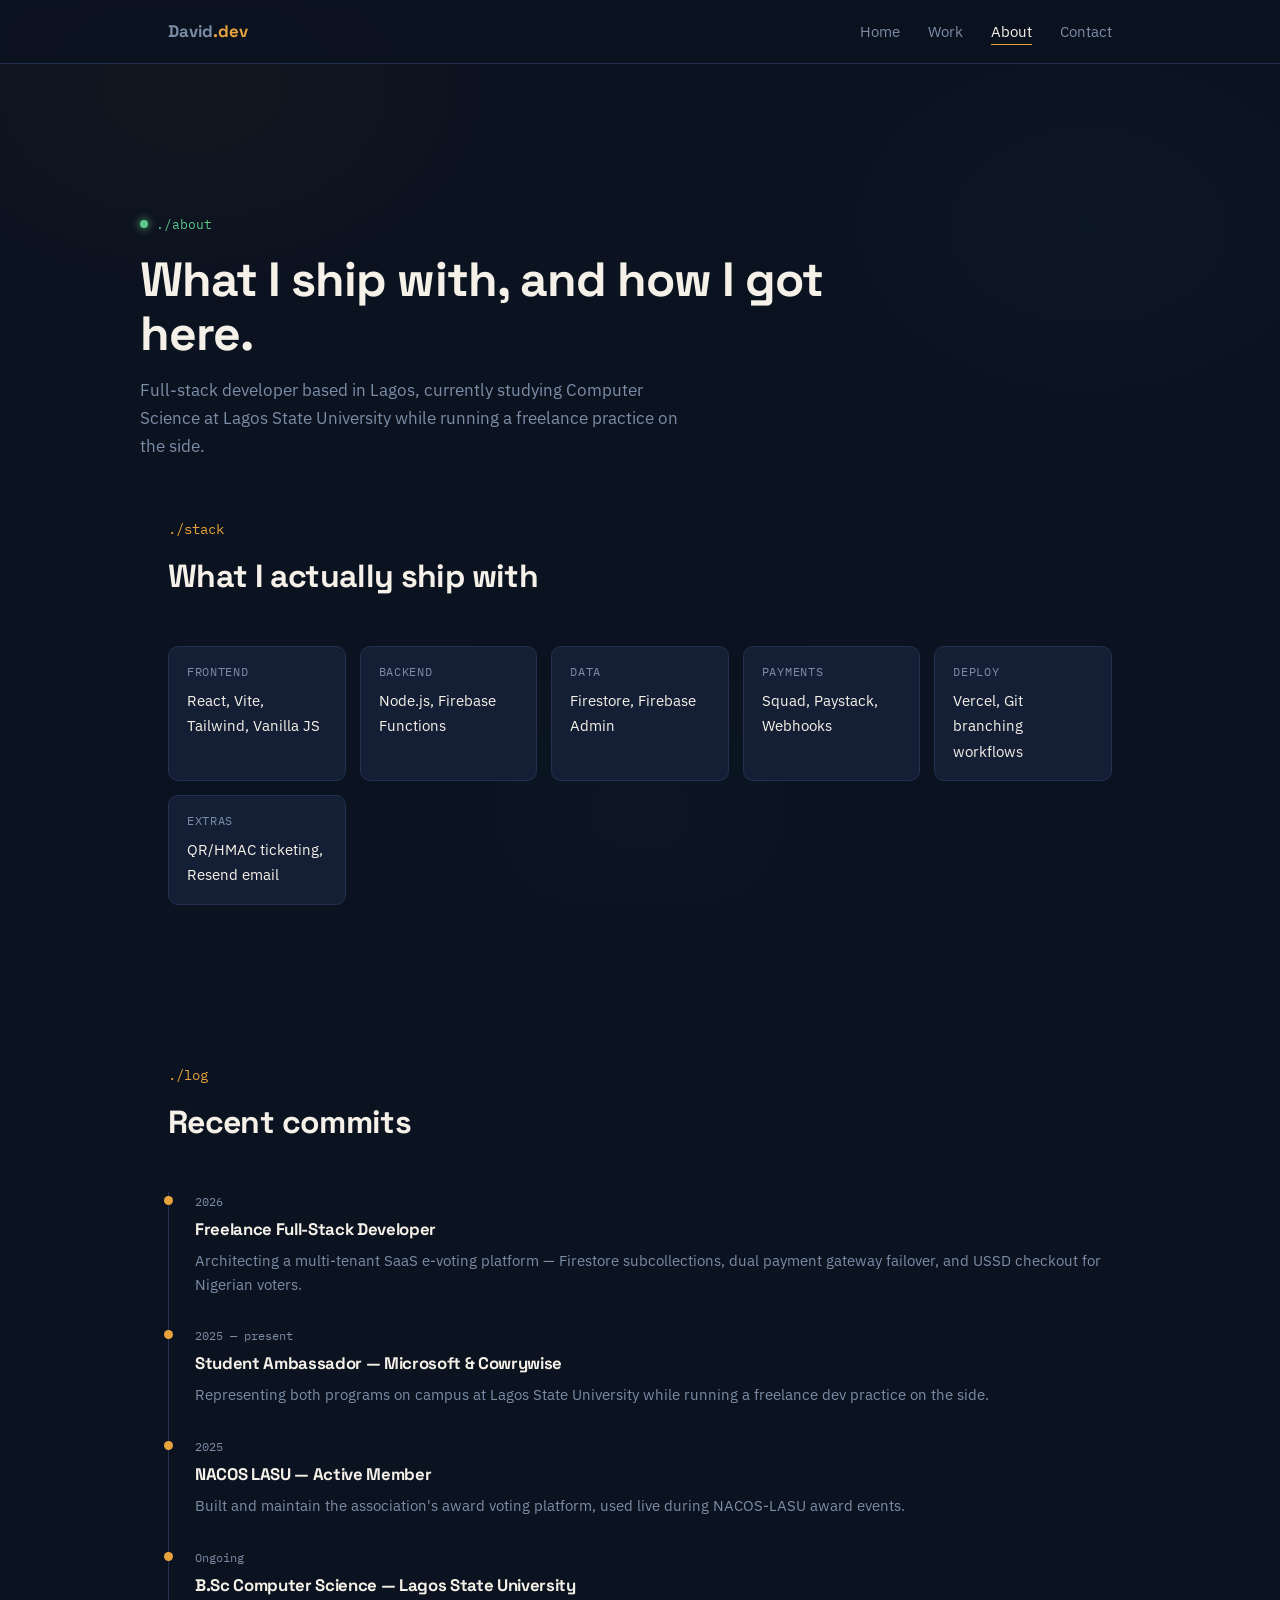
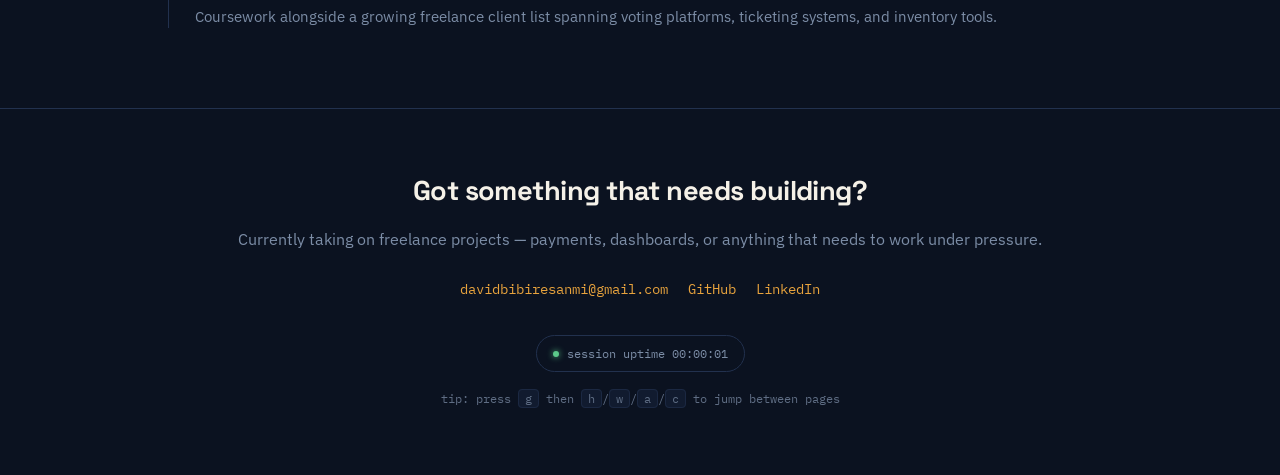
==== About.html @ d97dfdbc "first commit" ====
<!DOCTYPE html>
<html lang="en">
<head>
<meta charset="UTF-8">
<meta name="viewport" content="width=device-width, initial-scale=1.0">
<title>About — David Oluwagbenga</title>
<meta name="description" content="Bibiresanmi David's stack and recent work: React, Node.js, Firebase, and payment infrastructure, alongside a timeline of recent commits.">
<meta property="og:title" content="About — David Oluwagbenga">
<meta property="og:description" content="The stack I ship with, and a timeline of recent commits.">
<meta property="og:type" content="website">
<meta name="twitter:card" content="summary">
<link rel="preconnect" href="https://fonts.googleapis.com">
<link href="https://fonts.googleapis.com/css2?family=Space+Grotesk:wght@400;500;600;700&family=IBM+Plex+Sans:wght@400;500;600&family=IBM+Plex+Mono:wght@400;500;600&display=swap" rel="stylesheet">
<link rel="stylesheet" href="style.css">
</head>
<body data-page="about">

<div class="mesh"></div>
<div id="glow"></div>

<header>
  <nav>
    <a class="logo" href="index.html">David<span>.dev</span></a>
    <ul>
      <li><a href="index.html" data-page="home">Home</a></li>
      <li><a href="work.html" data-page="work">Work</a></li>
      <li><a href="about.html" data-page="about">About</a></li>
      <li><a href="contact.html" data-page="contact">Contact</a></li>
    </ul>
    <button class="nav-toggle" id="navToggle" aria-label="Toggle menu" aria-expanded="false">
      <span></span><span></span><span></span>
    </button>
  </nav>
</header>

<div class="mobile-menu" id="mobileMenu">
  <a href="index.html" data-page="home">Home</a>
  <a href="work.html" data-page="work">Work</a>
  <a href="about.html" data-page="about">About</a>
  <a href="contact.html" data-page="contact">Contact</a>
</div>

<div class="page-head wrap">
  <div class="eyebrow"><span class="dot"></span> ./about</div>
  <h1>What I ship with, and how I got here.</h1>
  <p class="lede">Full-stack developer based in Lagos, currently studying Computer Science at Lagos State University while running a freelance practice on the side.</p>
</div>

<section class="tight">
  <div class="wrap">
    <div class="section-head reveal">
      <span class="tag">./stack</span>
      <h2>What I actually ship with</h2>
    </div>
    <div class="stack-grid reveal-stagger reveal">
      <div class="stack-item stagger-child"><span class="cat">Frontend</span><span class="val">React, Vite, Tailwind, Vanilla JS</span></div>
      <div class="stack-item stagger-child"><span class="cat">Backend</span><span class="val">Node.js, Firebase Functions</span></div>
      <div class="stack-item stagger-child"><span class="cat">Data</span><span class="val">Firestore, Firebase Admin</span></div>
      <div class="stack-item stagger-child"><span class="cat">Payments</span><span class="val">Squad, Paystack, Webhooks</span></div>
      <div class="stack-item stagger-child"><span class="cat">Deploy</span><span class="val">Vercel, Git branching workflows</span></div>
      <div class="stack-item stagger-child"><span class="cat">Extras</span><span class="val">QR/HMAC ticketing, Resend email</span></div>
    </div>
  </div>
</section>

<section>
  <div class="wrap">
    <div class="section-head reveal">
      <span class="tag">./log</span>
      <h2>Recent commits</h2>
    </div>
    <div class="timeline">
      <div class="t-item reveal">
        <span class="t-date">2026</span>
        <h3>Freelance Full-Stack Developer</h3>
        <p>Architecting a multi-tenant SaaS e-voting platform — Firestore subcollections, dual payment gateway failover, and USSD checkout for Nigerian voters.</p>
      </div>
      <div class="t-item reveal">
        <span class="t-date">2025 — present</span>
        <h3>Student Ambassador — Microsoft & Cowrywise</h3>
        <p>Representing both programs on campus at Lagos State University while running a freelance dev practice on the side.</p>
      </div>
      <div class="t-item reveal">
        <span class="t-date">2025</span>
        <h3>NACOS LASU — Active Member</h3>
        <p>Built and maintain the association's award voting platform, used live during NACOS-LASU award events.</p>
      </div>
      <div class="t-item reveal">
        <span class="t-date">Ongoing</span>
        <h3>B.Sc Computer Science — Lagos State University</h3>
        <p>Coursework alongside a growing freelance client list spanning voting platforms, ticketing systems, and inventory tools.</p>
      </div>
    </div>
  </div>
</section>

<footer id="contact">
  <div class="wrap reveal">
    <h2>Got something that needs building?</h2>
    <p>Currently taking on freelance projects — payments, dashboards, or anything that needs to work under pressure.</p>
    <div class="foot-links">
      <button class="copy-email" id="copyEmail" data-email="davidbibiresanmi@gmail.com">davidbibiresanmi@gmail.com</button>
      <a href="#" data-placeholder="github">GitHub</a>
      <a href="#" data-placeholder="linkedin">LinkedIn</a>
    </div>
    <div class="uptime"><span class="livedot"></span><span id="uptimeText">session uptime 00:00:00</span></div>
    <p class="kbd-hint">tip: press <kbd>g</kbd> then <kbd>h</kbd>/<kbd>w</kbd>/<kbd>a</kbd>/<kbd>c</kbd> to jump between pages</p>
  </div>
</footer>

<script src="script.js"></script>
</body>
</html>
---- style.css ----
:root{
  --bg:#0B1220;
  --bg-deep:#070B14;
  --paper:#F5F1E8;
  --amber:#E8A33D;
  --amber-dim:#8A6526;
  --cyan:#5EC8E8;
  --card:#141F35;
  --card-hi:#182648;
  --card-border:#22314E;
  --slate:#7C8DA6;
  --green:#5CC98A;
  --red:#E8735E;
  --radius:10px;
}
*{box-sizing:border-box; margin:0; padding:0;}
html{scroll-behavior:smooth;}
body{
  background:var(--bg);
  color:var(--paper);
  font-family:'IBM Plex Sans', sans-serif;
  line-height:1.6;
  -webkit-font-smoothing:antialiased;
  overflow-x:hidden;
}
h1,h2,h3{font-family:'Space Grotesk', sans-serif; font-weight:700; letter-spacing:-0.02em;}
.mono{font-family:'IBM Plex Mono', monospace;}
a{color:inherit;}
.wrap{max-width:1000px; margin:0 auto; padding:0 28px;}
::selection{background:var(--amber); color:#1A1206;}

/* ---------- ambient cursor glow ---------- */
#glow{
  position:fixed; top:0; left:0; width:520px; height:520px; border-radius:50%;
  background:radial-gradient(circle, rgba(232,163,61,0.10), rgba(94,200,232,0.05) 45%, transparent 70%);
  pointer-events:none; z-index:1; transform:translate(-50%,-50%);
  transition:opacity .3s ease; opacity:0; filter:blur(4px);
}

/* ---------- ambient bg mesh ---------- */
.mesh{
  position:fixed; inset:0; z-index:0; pointer-events:none; opacity:.5;
  background:
    radial-gradient(600px 400px at 15% 10%, rgba(232,163,61,0.08), transparent 60%),
    radial-gradient(700px 500px at 85% 25%, rgba(94,200,232,0.06), transparent 60%),
    radial-gradient(500px 400px at 50% 90%, rgba(92,201,138,0.05), transparent 60%);
  animation:meshShift 18s ease-in-out infinite alternate;
}
@keyframes meshShift{
  from{transform:translate3d(0,0,0) scale(1);}
  to{transform:translate3d(-20px,20px,0) scale(1.05);}
}

header{
  position:sticky; top:0; z-index:50;
  background:rgba(11,18,32,0.85); backdrop-filter:blur(8px);
  border-bottom:1px solid var(--card-border);
}
nav{display:flex; align-items:center; justify-content:space-between; padding:18px 28px; max-width:1000px; margin:0 auto;}
.logo{font-family:'Space Grotesk'; font-weight:700; font-size:1.05rem; text-decoration:none;}
.logo span{color:var(--amber);}
nav ul{list-style:none; display:flex; gap:28px; font-size:0.92rem;}
nav a{text-decoration:none; color:var(--slate); transition:color .2s; position:relative;}
nav a::after{
  content:''; position:absolute; left:0; bottom:-4px; width:0; height:1px; background:var(--amber);
  transition:width .25s ease;
}
nav a:hover{color:var(--paper);}
nav a:hover::after, nav a.active::after{width:100%;}
nav a.active{color:var(--paper);}

.nav-toggle{
  display:none; flex-direction:column; gap:5px; background:none; border:none; cursor:pointer;
  padding:6px; z-index:60;
}
.nav-toggle span{width:22px; height:2px; background:var(--paper); transition:transform .25s ease, opacity .2s ease;}
.nav-toggle.open span:nth-child(1){transform:translateY(7px) rotate(45deg);}
.nav-toggle.open span:nth-child(2){opacity:0;}
.nav-toggle.open span:nth-child(3){transform:translateY(-7px) rotate(-45deg);}

.mobile-menu{
  position:fixed; inset:0; z-index:55; background:rgba(7,11,20,0.97); backdrop-filter:blur(10px);
  display:flex; flex-direction:column; align-items:center; justify-content:center; gap:32px;
  opacity:0; pointer-events:none; transition:opacity .3s ease;
}
.mobile-menu.open{opacity:1; pointer-events:auto;}
.mobile-menu a{
  font-family:'Space Grotesk'; font-size:1.6rem; font-weight:600; text-decoration:none; color:var(--paper);
  opacity:0; transform:translateY(10px); transition:opacity .35s ease, transform .35s ease, color .2s;
}
.mobile-menu.open a{opacity:1; transform:translateY(0);}
.mobile-menu a:hover, .mobile-menu a:active{color:var(--amber);}
.mobile-menu a:nth-child(1){transition-delay:.05s;}
.mobile-menu a:nth-child(2){transition-delay:.1s;}
.mobile-menu a:nth-child(3){transition-delay:.15s;}
.mobile-menu a:nth-child(4){transition-delay:.2s;}

.hero{padding:110px 0 90px; position:relative; overflow:hidden; z-index:2;}
.page-head{padding:150px 0 60px; position:relative; z-index:2;}
.page-head .eyebrow{margin-bottom:18px;}
.page-head h1{font-size:clamp(2rem,4.5vw,3rem); line-height:1.12; max-width:760px; margin-bottom:16px;
  opacity:0; animation:riseIn .7s ease .1s forwards;
}
.page-head p.lede{font-size:1.08rem; color:var(--slate); max-width:560px;
  opacity:0; animation:riseIn .7s ease .22s forwards;
}
.eyebrow{
  font-family:'IBM Plex Mono'; font-size:0.82rem; color:var(--green);
  display:flex; align-items:center; gap:8px; margin-bottom:22px;
  opacity:0; animation:riseIn .7s ease .05s forwards;
}
.dot{width:8px; height:8px; border-radius:50%; background:var(--green); box-shadow:0 0 8px var(--green); animation:pulse 2s infinite;}
@keyframes pulse{0%,100%{opacity:1;}50%{opacity:.4;}}
.hero h1{
  font-size:clamp(2.4rem,5.5vw,3.8rem); line-height:1.08; margin-bottom:22px; max-width:820px;
  opacity:0; animation:riseIn .8s ease .15s forwards;
}
.hero h1 em{font-style:normal; color:var(--amber); position:relative;}
.hero p.lede{
  font-size:1.15rem; color:var(--slate); max-width:560px; margin-bottom:36px;
  opacity:0; animation:riseIn .8s ease .28s forwards;
}
@keyframes riseIn{
  from{opacity:0; transform:translateY(14px);}
  to{opacity:1; transform:translateY(0);}
}

.terminal{
  background:var(--card); border:1px solid var(--card-border); border-radius:var(--radius);
  max-width:620px; overflow:hidden; box-shadow:0 20px 60px -20px rgba(0,0,0,0.6);
  opacity:0; animation:riseIn .8s ease .4s forwards;
}
.term-bar{display:flex; align-items:center; gap:7px; padding:12px 16px; border-bottom:1px solid var(--card-border);}
.term-bar span{width:11px; height:11px; border-radius:50%;}
.term-bar span:nth-child(1){background:#E8735E;}
.term-bar span:nth-child(2){background:#E8C33D;}
.term-bar span:nth-child(3){background:#5CC98A;}
.term-title{margin-left:8px; font-family:'IBM Plex Mono'; font-size:0.74rem; color:var(--slate);}
.term-body{padding:20px 20px 22px; font-family:'IBM Plex Mono'; font-size:0.86rem; color:#C9D3E4; min-height:186px;}
.term-body .line{margin-bottom:7px; opacity:0; animation:lineIn .35s ease forwards;}
@keyframes lineIn{from{opacity:0; transform:translateY(3px);} to{opacity:1; transform:translateY(0);}}
.prompt{color:var(--green);}
.path{color:var(--amber);}
#typed{border-right:2px solid var(--amber); white-space:pre-wrap;}
.ok{color:var(--green);}
.term-live{
  display:inline-flex; align-items:center; gap:7px; margin-top:2px;
  font-weight:600; letter-spacing:.02em;
}
.term-live .livedot{
  width:7px; height:7px; border-radius:50%; background:var(--green); box-shadow:0 0 8px var(--green);
  animation:pulse 1.4s infinite;
}

.cta-row{display:flex; gap:14px; margin-top:34px; flex-wrap:wrap;
  opacity:0; animation:riseIn .8s ease .52s forwards;
}
.btn{
  font-family:'IBM Plex Mono'; font-size:0.88rem; padding:12px 22px; border-radius:8px;
  text-decoration:none; display:inline-block; transition:transform .15s, background .2s, box-shadow .2s;
}
.btn-primary{background:var(--amber); color:#1A1206; font-weight:500;}
.btn-primary:hover{box-shadow:0 8px 24px -8px rgba(232,163,61,0.55);}
.btn-ghost{border:1px solid var(--card-border); color:var(--paper);}
.btn-ghost:hover{border-color:var(--amber);}

section{padding:80px 0; position:relative; z-index:2;}
section.tight{padding-top:0;}
.section-head{margin-bottom:44px;}
.section-head .tag{font-family:'IBM Plex Mono'; color:var(--amber); font-size:0.85rem; display:block; margin-bottom:10px;}
.section-head h2{font-size:2rem;}

/* ---------- reveal on scroll ---------- */
.reveal{opacity:0; transform:translateY(26px); transition:opacity .7s ease, transform .7s ease;}
.reveal.in-view{opacity:1; transform:translateY(0);}
.reveal-stagger.in-view .stagger-child{opacity:1; transform:translateY(0);}
.stagger-child{opacity:0; transform:translateY(20px); transition:opacity .6s ease, transform .6s ease;}

.stack-grid{display:grid; grid-template-columns:repeat(auto-fit,minmax(150px,1fr)); gap:14px;}
.stack-item{
  background:var(--card); border:1px solid var(--card-border); border-radius:var(--radius);
  padding:16px 18px; transition:border-color .2s, transform .2s;
}
.stack-item:hover{border-color:var(--amber-dim); transform:translateY(-2px);}
.stack-item .cat{font-family:'IBM Plex Mono'; font-size:0.72rem; color:var(--slate); text-transform:uppercase; letter-spacing:.06em; margin-bottom:6px; display:block;}
.stack-item .val{font-size:0.95rem;}

.projects{display:flex; flex-direction:column; gap:18px;}
.project-card{
  background:var(--card); border:1px solid var(--card-border); border-radius:var(--radius);
  padding:26px 28px; transition:border-color .25s, box-shadow .25s;
  transform-style:preserve-3d; will-change:transform;
}
.project-card:hover{border-color:var(--amber); box-shadow:0 16px 40px -20px rgba(0,0,0,0.55);}
.p-head{display:flex; justify-content:space-between; align-items:start; gap:16px; margin-bottom:10px; flex-wrap:wrap;}
.p-head h3{font-size:1.2rem;}
.stat-chips{display:flex; gap:8px; font-family:'IBM Plex Mono'; font-size:0.78rem;}
.chip{padding:3px 9px; border-radius:5px;}
.chip.plus{background:rgba(92,201,138,0.15); color:var(--green);}
.chip.minus{background:rgba(232,115,94,0.15); color:var(--red);}
.project-card p{color:var(--slate); margin-bottom:14px; font-size:0.96rem;}
.tech-row{display:flex; gap:8px; flex-wrap:wrap;}
.tech-row span{font-family:'IBM Plex Mono'; font-size:0.75rem; color:var(--amber); border:1px solid var(--card-border); padding:3px 9px; border-radius:5px;}

.project-links{display:flex; gap:10px; margin-top:16px; flex-wrap:wrap;}
.project-links a{
  font-family:'IBM Plex Mono'; font-size:0.8rem; text-decoration:none; color:var(--paper);
  border:1px solid var(--card-border); padding:7px 14px; border-radius:7px;
  display:inline-flex; align-items:center; gap:6px; transition:border-color .2s, color .2s;
}
.project-links a:hover{border-color:var(--amber); color:var(--amber);}
.project-links a.primary{background:var(--amber); color:#1A1206; border-color:var(--amber);}
.project-links a.primary:hover{color:#1A1206; opacity:.9;}
.project-links a svg{width:13px; height:13px;}

.timeline{border-left:1px solid var(--card-border); padding-left:26px; display:flex; flex-direction:column; gap:30px;}
.t-item{position:relative;}
.t-item::before{
  content:''; position:absolute; left:-31px; top:4px; width:9px; height:9px; border-radius:50%; background:var(--amber);
  box-shadow:0 0 0 0 rgba(232,163,61,0.4); transition:box-shadow .3s;
}
.t-item.in-view::before{animation:ringPulse 1.6s ease-out .1s 1;}
@keyframes ringPulse{
  0%{box-shadow:0 0 0 0 rgba(232,163,61,0.5);}
  100%{box-shadow:0 0 0 10px rgba(232,163,61,0);}
}
.t-item .t-date{font-family:'IBM Plex Mono'; font-size:0.78rem; color:var(--slate); margin-bottom:4px; display:block;}
.t-item h3{font-size:1.05rem; margin-bottom:6px;}
.t-item p{color:var(--slate); font-size:0.93rem;}

footer{padding:60px 0 40px; border-top:1px solid var(--card-border); text-align:center; position:relative; z-index:2;}
footer h2{font-size:1.7rem; margin-bottom:14px;}
footer p{color:var(--slate); margin-bottom:26px;}
.foot-links{display:flex; gap:20px; justify-content:center; font-family:'IBM Plex Mono'; font-size:0.88rem; flex-wrap:wrap; margin-bottom:34px;}
.foot-links a{text-decoration:none; color:var(--amber);}
.uptime{
  font-family:'IBM Plex Mono'; font-size:0.76rem; color:var(--slate);
  display:inline-flex; align-items:center; gap:8px; border:1px solid var(--card-border);
  padding:8px 16px; border-radius:999px;
}
.uptime .livedot{width:6px; height:6px; border-radius:50%; background:var(--green); box-shadow:0 0 6px var(--green); animation:pulse 1.6s infinite;}

/* ---------- copy-email feedback ---------- */
.foot-links button.copy-email{
  font:inherit; background:none; border:none; color:var(--amber); cursor:pointer; padding:0;
  text-decoration:none; font-family:'IBM Plex Mono';
}
.foot-links button.copy-email:hover{text-decoration:underline;}
.kbd-hint{
  font-family:'IBM Plex Mono'; font-size:0.72rem; color:var(--slate); margin-top:18px;
  opacity:.75;
}
.kbd-hint kbd{
  border:1px solid var(--card-border); border-radius:4px; padding:1px 6px; font-family:inherit;
  background:var(--card);
}

/* ---------- page transition ---------- */
body{opacity:0; animation:pageIn .4s ease forwards;}
@keyframes pageIn{from{opacity:0;} to{opacity:1;}}

@media (max-width:640px){
  nav ul{display:none;}
  .nav-toggle{display:flex;}
  section{padding:56px 0;}
  .page-head{padding:120px 0 40px;}
  #glow{display:none;}
}

@media (prefers-reduced-motion: reduce){
  *, *::before, *::after{animation-duration:.001ms !important; animation-iteration-count:1 !important; transition-duration:.001ms !important;}
  .mesh{animation:none;}
  .reveal, .stagger-child{opacity:1; transform:none;}
  body{opacity:1;}
}
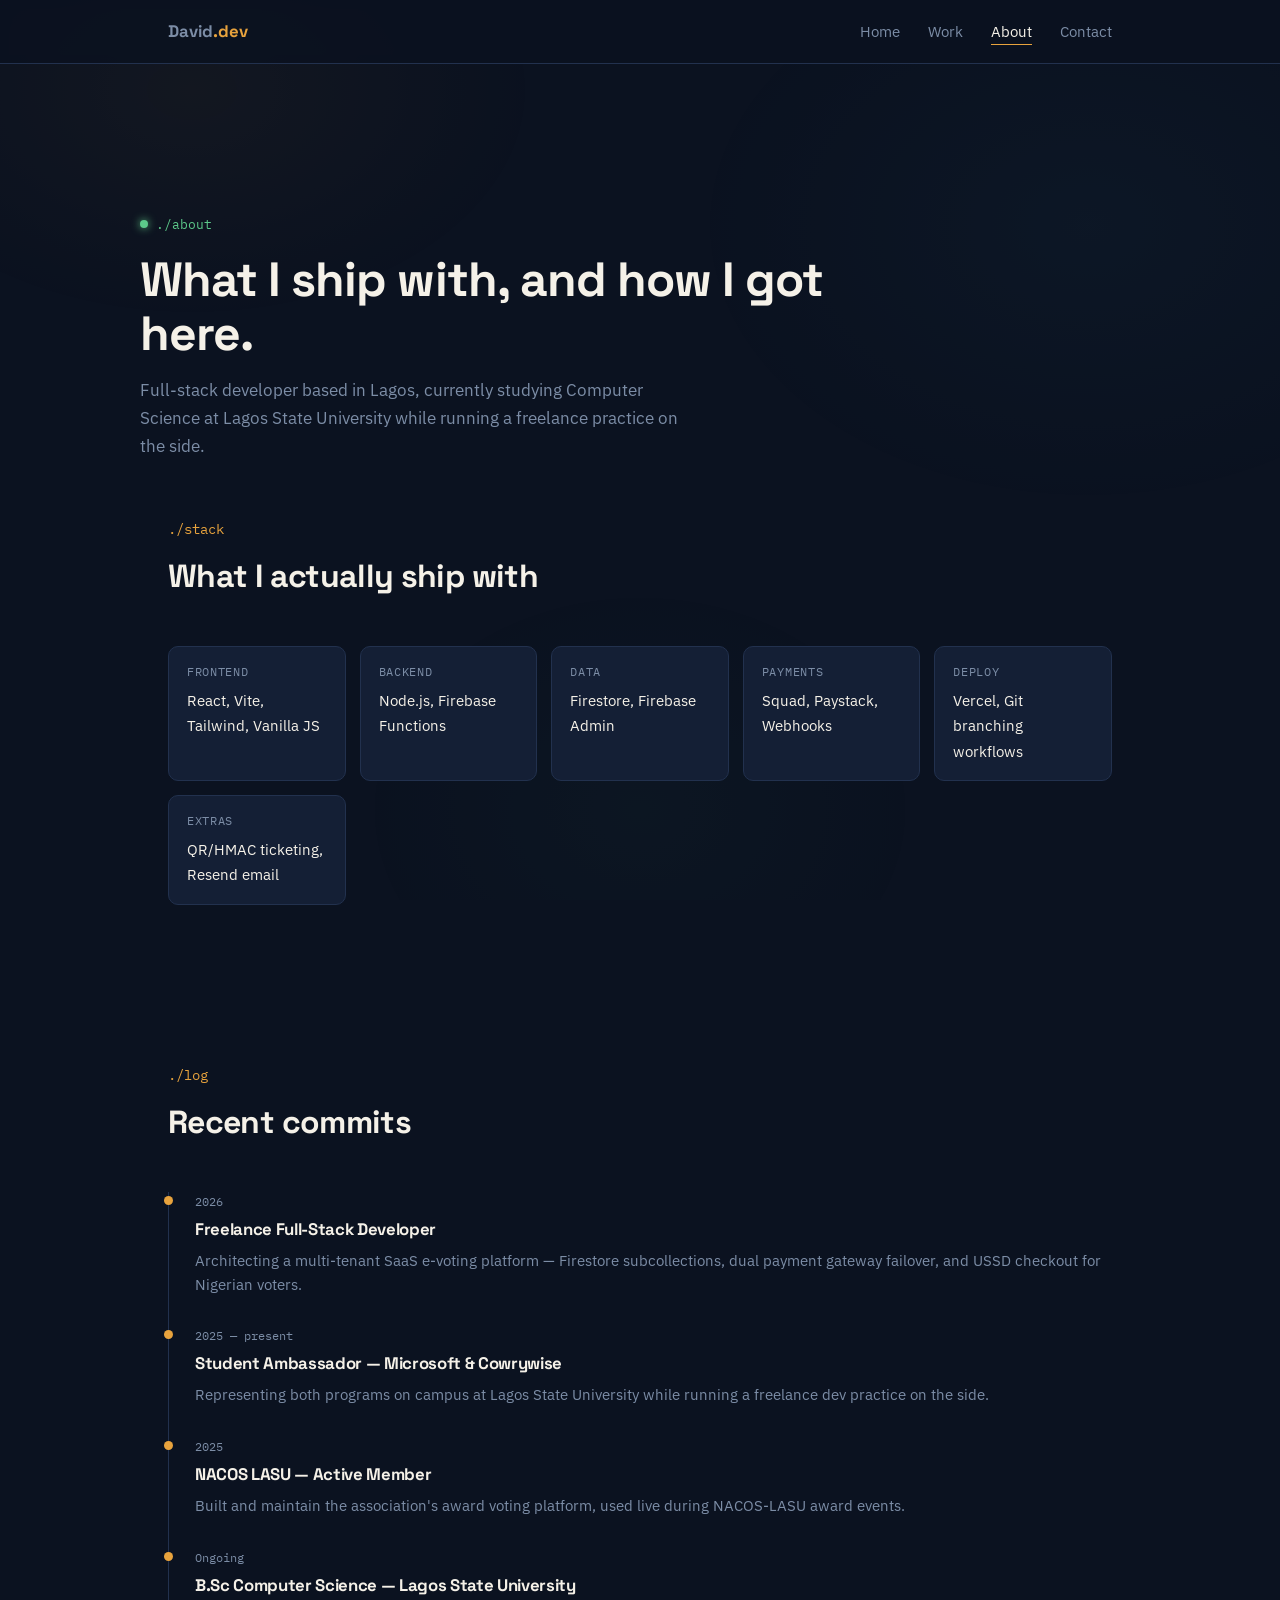
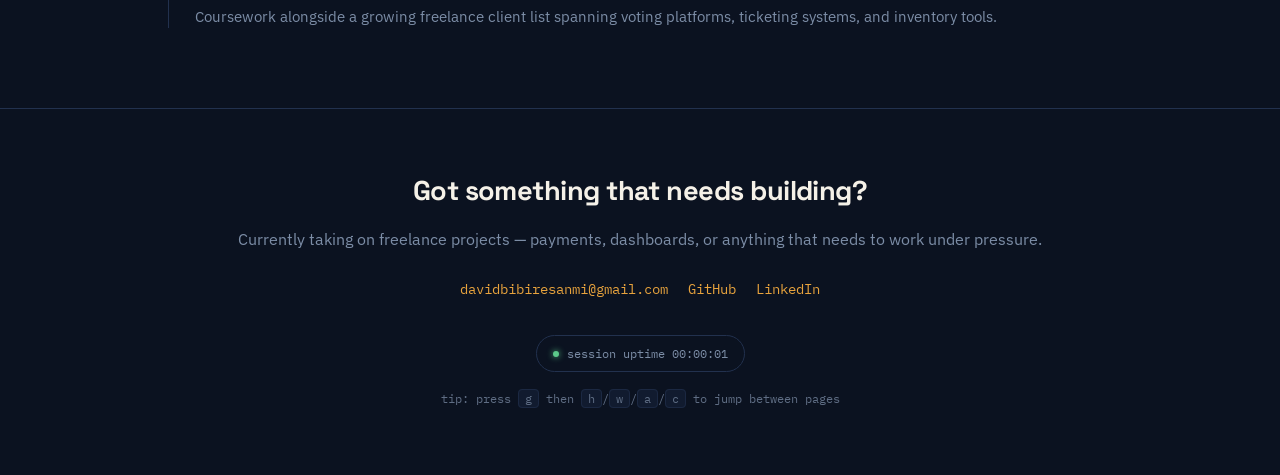
==== commit 8ed38055: "added lives links to all projects and updated email address in index.html and About.html" ====
--- a/About.html
+++ b/About.html
@@ -100,8 +100,8 @@
     <p>Currently taking on freelance projects — payments, dashboards, or anything that needs to work under pressure.</p>
     <div class="foot-links">
       <button class="copy-email" id="copyEmail" data-email="davidbibiresanmi@gmail.com">davidbibiresanmi@gmail.com</button>
-      <a href="#" data-placeholder="github">GitHub</a>
-      <a href="#" data-placeholder="linkedin">LinkedIn</a>
+      <a href="https://github.com/BIBIREDAVID" data-placeholder="github">GitHub</a>
+      <a href="https://www.linkedin.com/in/david-bibiresanmi-b7a6a4249" data-placeholder="linkedin">LinkedIn</a>
     </div>
     <div class="uptime"><span class="livedot"></span><span id="uptimeText">session uptime 00:00:00</span></div>
     <p class="kbd-hint">tip: press <kbd>g</kbd> then <kbd>h</kbd>/<kbd>w</kbd>/<kbd>a</kbd>/<kbd>c</kbd> to jump between pages</p>
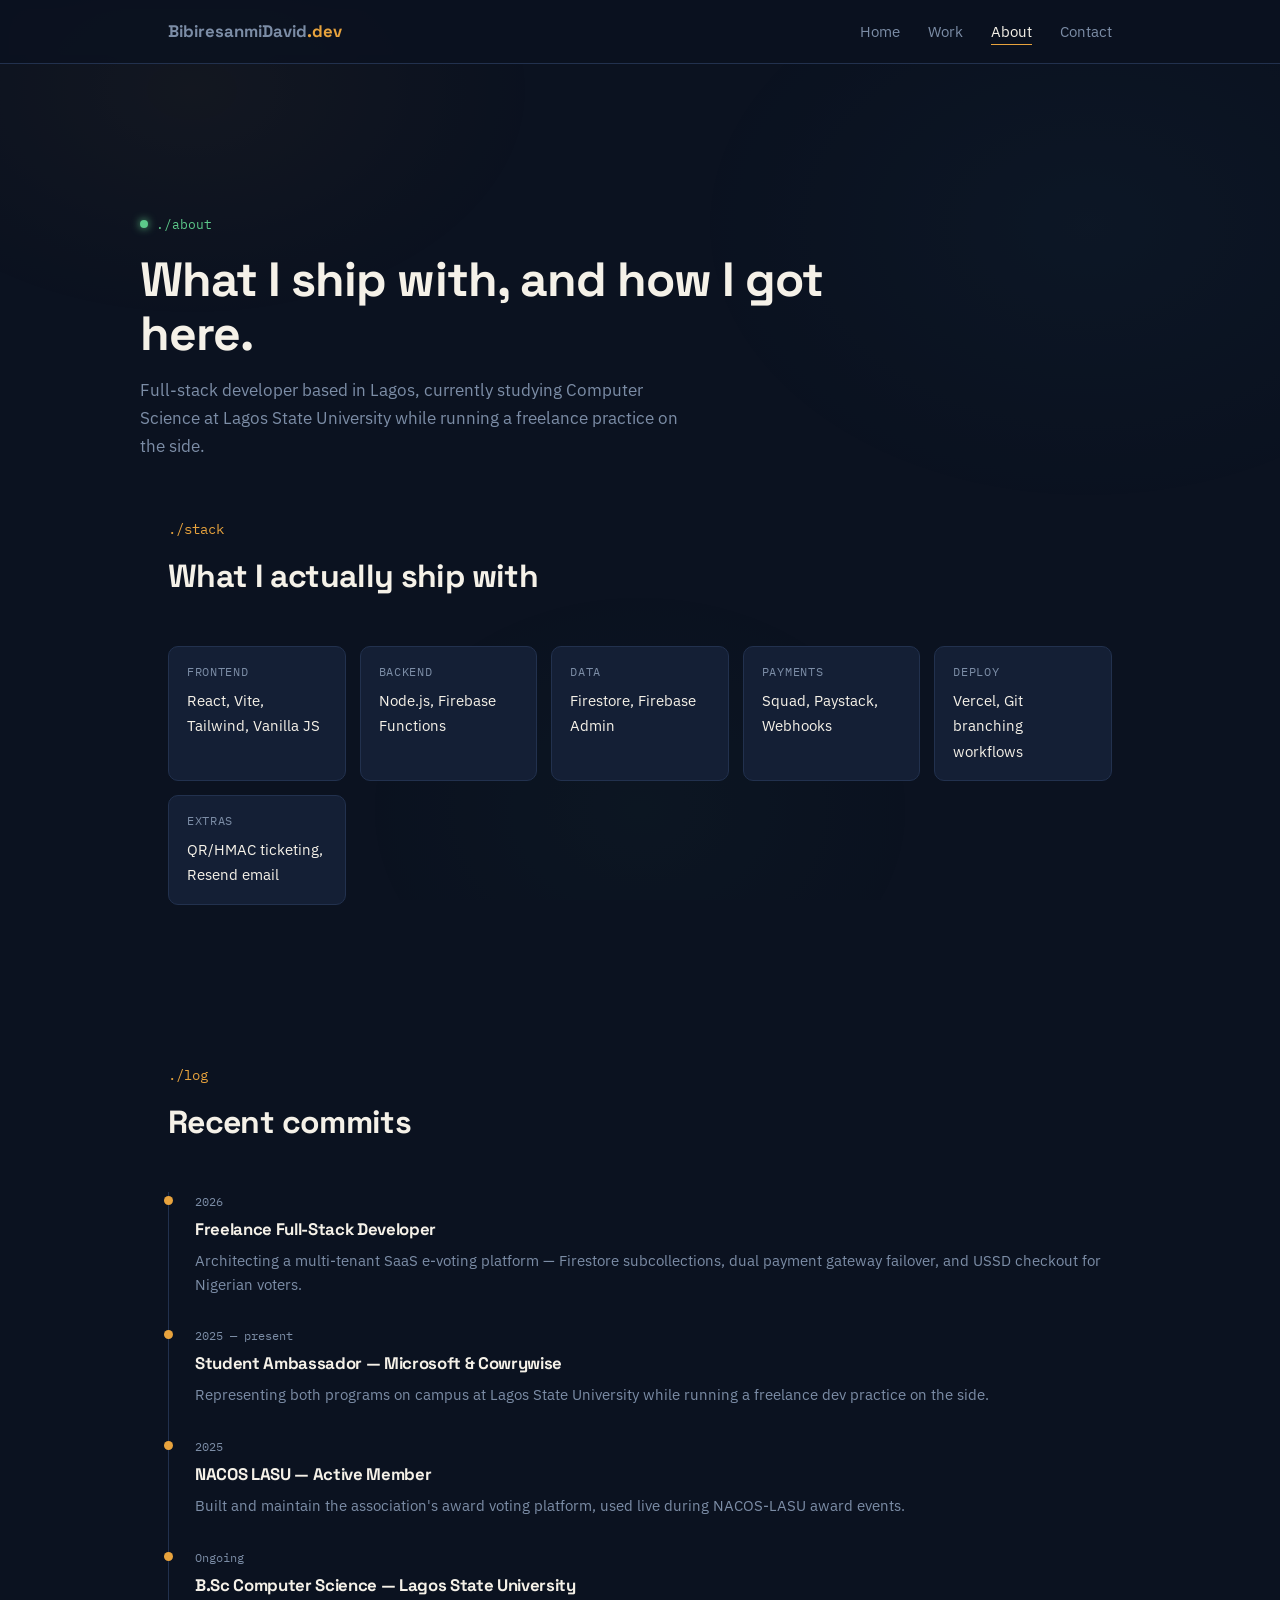
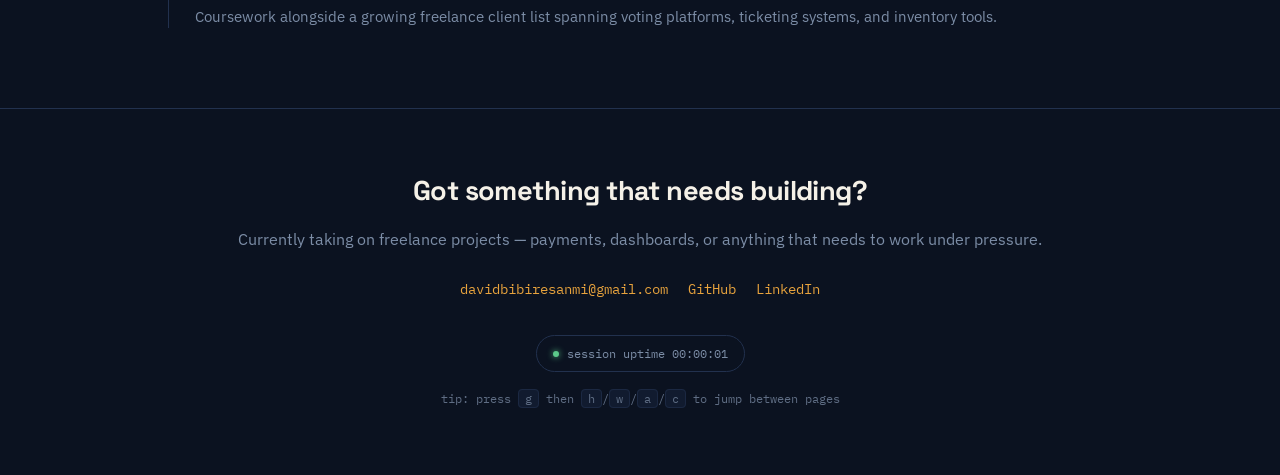
==== commit 819c12d2: "changes made to About.html" ====
--- a/About.html
+++ b/About.html
@@ -20,7 +20,7 @@
 
 <header>
   <nav>
-    <a class="logo" href="index.html">David<span>.dev</span></a>
+    <a class="logo" href="index.html">BibiresanmiDavid<span>.dev</span></a>
     <ul>
       <li><a href="index.html" data-page="home">Home</a></li>
       <li><a href="work.html" data-page="work">Work</a></li>
